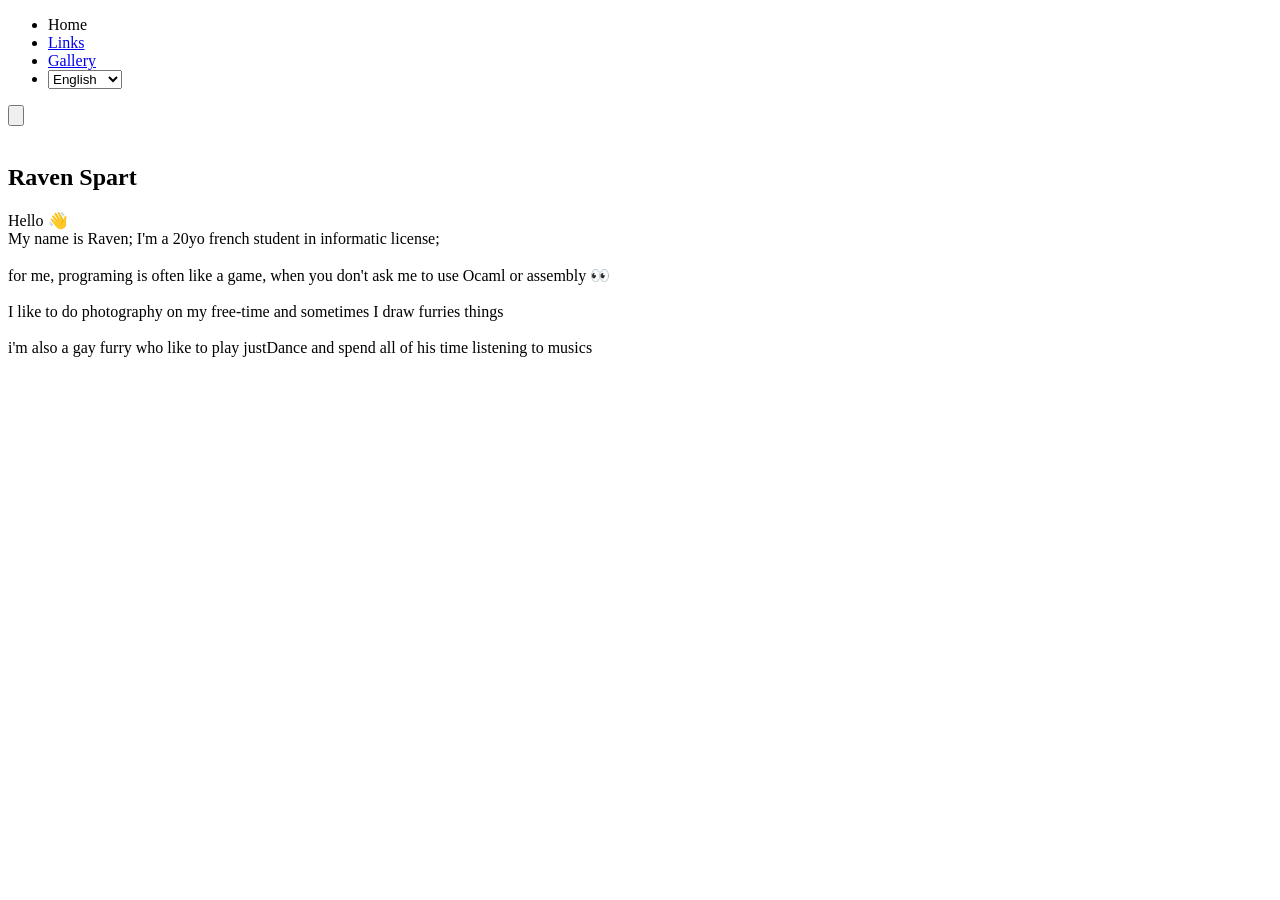
==== index.html @ 9b8036e1 "add "keep android open" banner" ====
<!DOCTYPE html>
<html lang="en">
<head>
    <meta charset="UTF-8">
    <meta name="viewport" content="width=device-width, initial-scale=1.0">
    <title>Raven's portfolio</title>
    <link rel="stylesheet" href="./src/style/index.css">
</head>
<script src="./src/app/language.js"></script>
<body>
    <header id="headLinkList">
        <ul>
            <li id="liHome">Home</li>
            <li><a id="liLinks" href="./links.html">Links</a></li>
            <li><a id="liGal" href="https://t.me/Raven_photos">Gallery</a></li>
            <li><select name="" id="langSelect">
                <option value="en">English</option>
                <option value="fr">Français</option>
                <option value="no">Norsk</option>
            </select></li>
        </ul>
    </header>
    <button id="menuToggle"><img src="./src/img/menuIcon.png" alt=""></button>
    <section class="content">
        <img src="./src/img/robin888b-10.JPG" alt="" class="mainmg">
        <div class="contentText">
            <h1>Raven Spart</h1>
            <p>Hello 👋 <br>
                My name is Raven; I'm a <span id="age">20</span>yo french student in informatic license; <br><br>
                for me, programing is often like a game, <span class="spoiler" id="sp1">when you don't ask me to use Ocaml or assembly 👀</span> <br><br>
                I like to do photography on my free-time and sometimes I draw furries things <br><br>
                i'm also a gay furry who like to play justDance and spend all of his time listening to musics

            </p>
        </div>
    </section>
</body>
<script src="./src/app/app.js"></script>
<script src="https://keepandroidopen.org/banner.js?size=mini"></script>
</html>
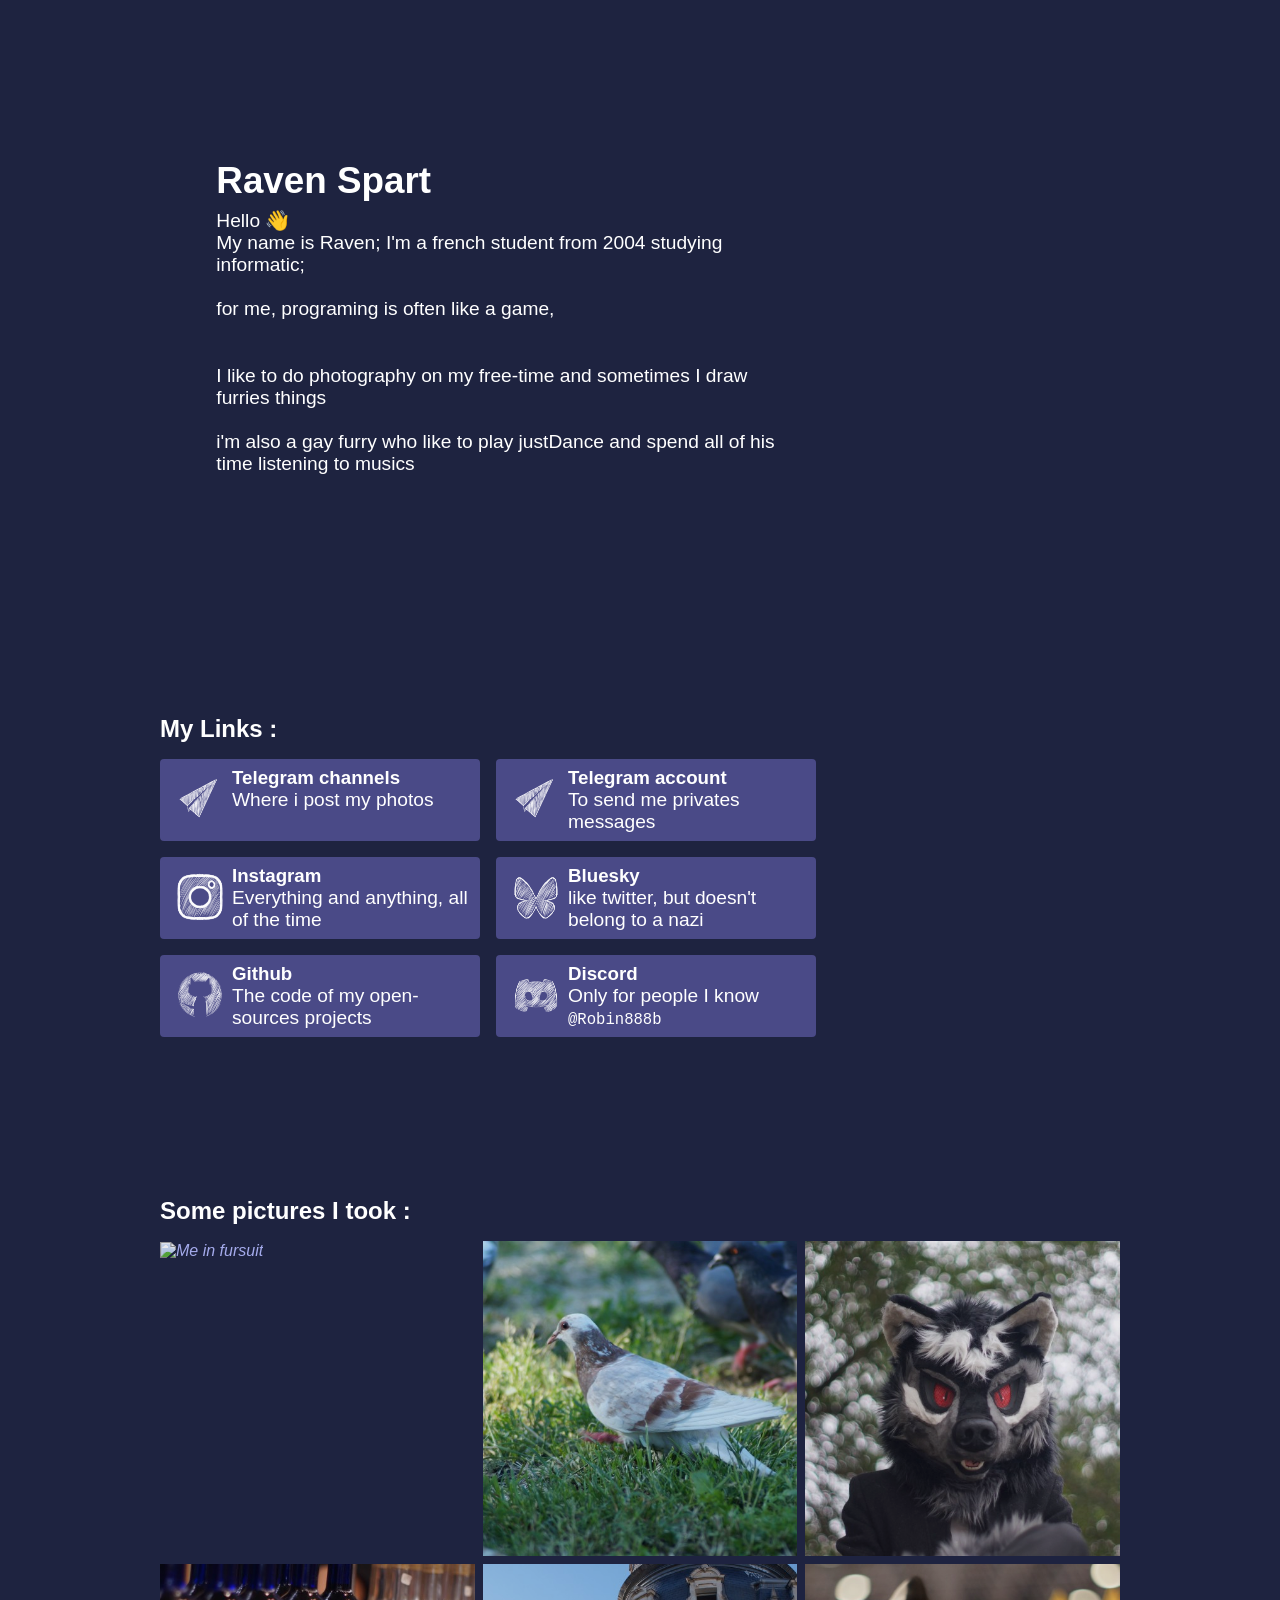
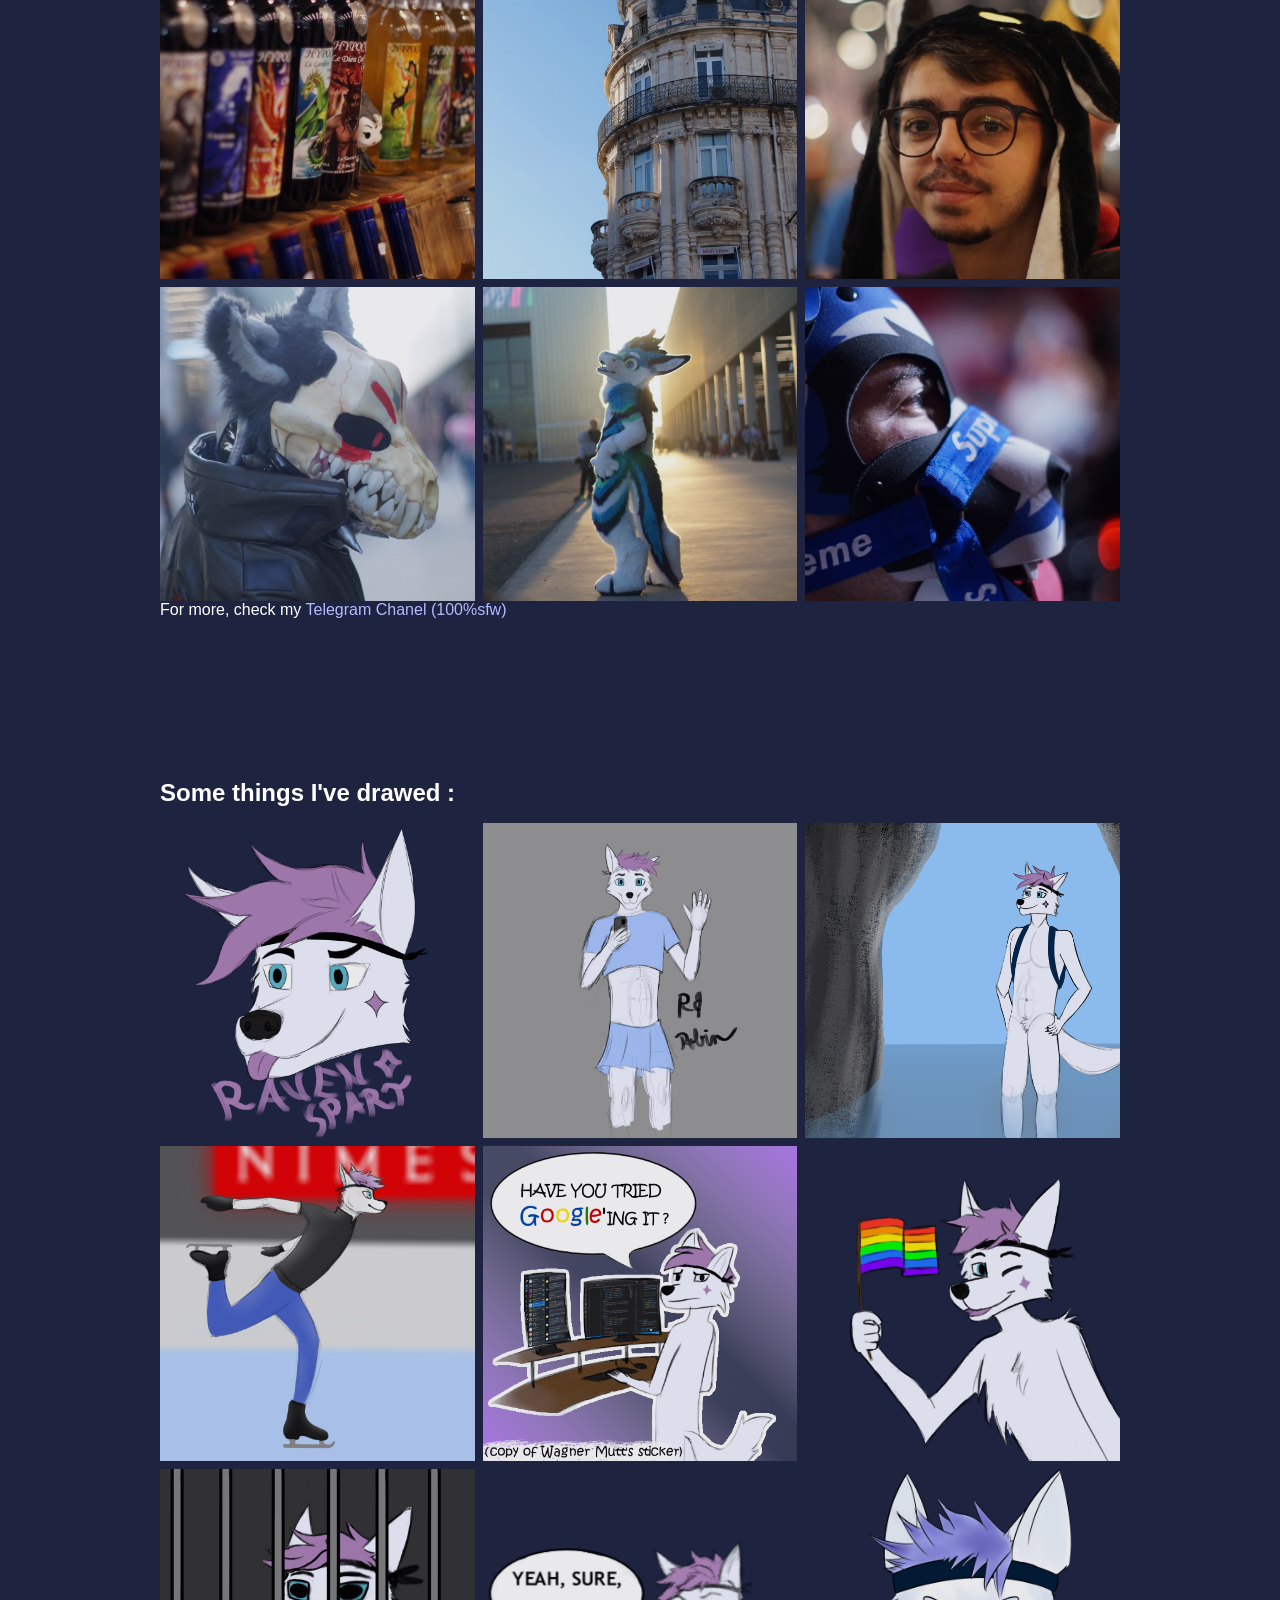
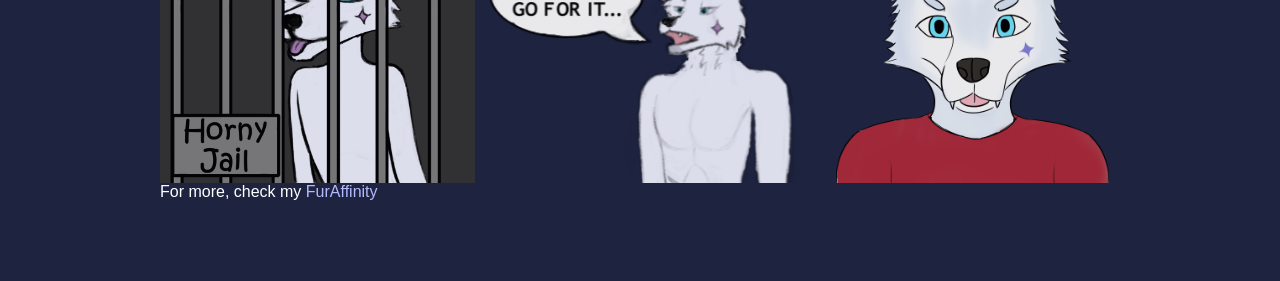
==== commit 03816a3f: "big update NO-JS" ====
--- a/index.html
+++ b/index.html
@@ -3,38 +3,117 @@
 <head>
     <meta charset="UTF-8">
     <meta name="viewport" content="width=device-width, initial-scale=1.0">
-    <title>Raven's portfolio</title>
-    <link rel="stylesheet" href="./src/style/index.css">
+    <title>Raven Spart</title>
+    <link rel="stylesheet" href="./src/css/noScript.css">
+
+    <!-- FAVICON -->
+    <link rel="apple-touch-icon" sizes="180x180" href="./src/favicon/apple-touch-icon.png">
+    <link rel="icon" type="image/png" sizes="32x32" href="./src/favicon/favicon-32x32.png">
+    <link rel="icon" type="image/png" sizes="16x16" href="./src/favicon/favicon-16x16.png">
+    <link rel="manifest" href="./src/favicon/site.webmanifest">
 </head>
-<script src="./src/app/language.js"></script>
+<script>/*
+    if (navigator.userAgent.toString().toLowerCase().includes("mobile")){
+        window.location.pathname = "/mobile.html"
+    } else {
+        window.location.pathname = "/desktop.html"
+    }*/
+</script>
 <body>
-    <header id="headLinkList">
-        <ul>
-            <li id="liHome">Home</li>
-            <li><a id="liLinks" href="./links.html">Links</a></li>
-            <li><a id="liGal" href="https://t.me/Raven_photos">Gallery</a></li>
-            <li><select name="" id="langSelect">
-                <option value="en">English</option>
-                <option value="fr">Français</option>
-                <option value="no">Norsk</option>
-            </select></li>
-        </ul>
-    </header>
-    <button id="menuToggle"><img src="./src/img/menuIcon.png" alt=""></button>
-    <section class="content">
-        <img src="./src/img/robin888b-10.JPG" alt="" class="mainmg">
-        <div class="contentText">
-            <h1>Raven Spart</h1>
-            <p>Hello 👋 <br>
-                My name is Raven; I'm a <span id="age">20</span>yo french student in informatic license; <br><br>
-                for me, programing is often like a game, <span class="spoiler" id="sp1">when you don't ask me to use Ocaml or assembly 👀</span> <br><br>
-                I like to do photography on my free-time and sometimes I draw furries things <br><br>
-                i'm also a gay furry who like to play justDance and spend all of his time listening to musics
+    <section id="content">
+        <div id="ct1">
+            <img src="./src/img/photoFursuitHeadshot.png" alt="" class="mainmg">
+            <div class="contentText">
+                <h1>Raven Spart</h1>
+                <p>Hello 👋 <br>
+                    My name is Raven; I'm a french student from 2004 studying informatic; <br><br>
+                    for me, programing is often like a game, <span class="spoiler" id="sp1">when you don't ask me to use Ocaml or assembly 👀</span> <br><br>
+                    I like to do photography on my free-time and sometimes I draw furries things <br><br>
+                    i'm also a gay furry who like to play justDance and spend all of his time listening to musics
+                </p>
+            </div>
+        </div>
 
-            </p>
+        <div id="ct2">
+            <h2>My  Links :</h2>
+            <ul>
+            <li class="linkli"><a href="https://t.me/Raven_photos">
+                <img src="./src/img/iconTelegram.png" alt="">
+                <div>
+                    <h3>Telegram channels</h3>
+                    <p>Where i post my photos</p>
+                </div>
+            </a></li>
+            <li class="linkli"><a href="https://t.me/Robin888b">
+                <img src="./src/img/iconTelegram.png" alt="">
+                <div>
+                    <h3>Telegram account</h3>
+                    <p>To send me privates messages</p>
+                </div>
+            </a></li>
+            <li class="linkli"><a href="https://www.instagram.com/robin888b">
+                <img src="./src/img/iconInsta.png" alt="">
+                <div>
+                    <h3>Instagram</h3>
+                    <p>Everything and anything, all of the time</p>
+                </div>
+            </a></li>
+            <li class="linkli"><a href="https://bsky.app/profile/robin888b.bsky.social">
+                <img src="./src/img/iconBluesky.png" alt="">
+                <div>
+                    <h3>Bluesky</h3>
+                    <p>like twitter, but doesn't belong to a nazi</p>
+                </div>
+            </a></li>
+            <li class="linkli"><a href="https://github.com/Robin888b">
+                <img src="./src/img/iconGithub.png" alt="">
+                <div>
+                    <h3>Github</h3>
+                    <p>The code of my open-sources projects</p>
+                </div>
+            </a></li>
+            <li class="linkli"><div id="discordl">
+                <img src="./src/img/iconDiscord.png" alt="">
+                <div>
+                    <h3>Discord</h3>
+                    <p>Only for people I know <br><code>@Robin888b</code></p>
+                </div>
+            </div></li>
+            </ul>
         </div>
+
+        <div id="ct3">
+            <h2>Some pictures I took :</h2>
+            <div>
+                <a href="#" class="imgLi"><img src="./src/img/photoFursuitHeadshot.png" alt="Me in fursuit"></a>
+                <a href="https://www.instagram.com/robin888b/p/C7PBQ9yIxHA8bN0tVSAETgMlYk17LRXzRYvdqQ0/" class="imgLi"><img src="./src/img/photoPigeon.JPG" alt="A pigeon walking in the grass"></a>
+                <a href="https://www.instagram.com/yuki_the_wolf_king/p/DFbTQgVtQWJ/" class="imgLi"><img src="./src/img/photoRaiden.JPG" alt="Raiden/Yuki (a friend) in fursuit"></a>
+                <a href="#" class="imgLi"><img src="./src/img/photoTGS24Botles.JPG" alt="Some stylish bottles"></a>
+                <a href="https://www.instagram.com/robin888b/p/C7PBQ9yIxHA8bN0tVSAETgMlYk17LRXzRYvdqQ0/" class="imgLi"><img src="./src/img/photoBatiment.JPG" alt="a cool building, not from Paris"></a>
+                <a href="https://www.instagram.com/pup_phoenix__/p/DDYAxVoNHZF/" class="imgLi"><img src="./src/img/photoTGS24Pup.JPG" alt="A cute pup"></a>
+                <a href="#" class="imgLi"><img src="./src/img/photoTGS24SkullFursuit.JPG" alt="A fursuiter with skull head"></a>
+                <a href="https://www.instagram.com/eldrinefr/" class="imgLi"><img src="./src/img/photoTGS24Triton.JPG" alt="Triton (a friend) in front of the sun"></a>
+                <a href="https://www.instagram.com/rocket_wlf/p/DD0Ii95sjiv-UCucByYxLu--_7W4pi7MM2LrOk0/" class="imgLi"><img src="./src/img/photoRocket.JPG" alt="Rocket (pup)"></a>
+            </div>
+            <p>For more, check my <a href="https://t.me/Raven_photos">Telegram Chanel (100%sfw)</a></p>
+        </div>
+
+        <div id="ct4">
+            <h2>Some things I've drawed :</h2>
+            <div>
+                <a href="https://www.furaffinity.net/view/53025148/"><img src="./src/img/dessinBadge.png" alt=""></a>
+                <a href="https://www.furaffinity.net/gallery/robin888b/"><img src="./src/img/dessinFemboy.png" alt=""></a>
+                <a href="https://www.furaffinity.net/view/53217903/"><img src="./src/img/dessingGrotte.png" alt=""></a>
+                <a href="https://www.furaffinity.net/view/52948341/"><img src="./src/img/dessinDrawHover.png" alt=""></a>
+                <a href="https://www.furaffinity.net/view/52949104/"><img src="./src/img/stickerGoogleIt.png" alt=""></a>
+                <a href="https://www.furaffinity.net/view/52949216/"><img src="./src/img/stickerPride.png" alt=""></a>
+                <a href="https://www.furaffinity.net/view/52949037/"><img src="./src/img/StickerHornyJail.png" alt=""></a>
+                <a href="https://www.furaffinity.net/view/52948642/"><img src="./src/img/stickerGoForIt.png" alt=""></a>
+                <a href="https://www.furaffinity.net/gallery/robin888b/"><img src="./src/img/dessinFurso.png" alt=""></a>
+            </div>
+            <p>For more, check my <a href="https://www.furaffinity.net/user/robin888b/">FurAffinity</a></p>
+        </div>
+
     </section>
 </body>
-<script src="./src/app/app.js"></script>
-<script src="https://keepandroidopen.org/banner.js?size=mini"></script>
-</html>
+</html>
--- a/src/css/noScript.css
+++ b/src/css/noScript.css
@@ -0,0 +1,215 @@
+/*CSS RESET FROM https://github.com/Lazzzer00/Best-CSS-Reset-2024 */
+*, *::before, *::after{box-sizing: border-box;}
+*{margin: 0; padding: 0;}
+ul[role='list'], ol[role='list']{list-style: none;}
+html:focus-within{scroll-behavior: smooth; }
+a:not([class]){text-decoration-skip-ink: auto;}
+img, picture, svg, video, canvas{max-width: 100%;height: auto; vertical-align: middle; font-style: italic; background-repeat: no-repeat; background-size: cover;}
+input, button, textarea, select{font: inherit;}
+@media (prefers-reduced-motion: reduce){
+    html:focus-within {scroll-behavior: auto;}
+    *, *::before, *::after {animation-duration: 0.01ms !important;animation-iteration-count: 1 !important;transition-duration: 0.01ms !important;scroll-behavior: auto !important;transition: none;}
+}
+body, html{ height: 100%; width: 100%; top: 0; max-height: 100svh; }
+
+
+
+:root {
+    --BackColor1: #1e2340;
+    --BackColor1op7: #1e2340B2;
+    --BackColor2: #5e5ba6;
+    --BackColor2op7: #5e5ba6B2;
+    --TextColor1: #FFFFFF;
+    --TextColor1op7: #FFFFFFB2;
+    --TextColor2: #b4baff;
+    --TextColor2op7: #b4baffB2;
+    --spoilerGradient: #5e5ba6 #727199;
+    --spoilerGradientop7: #5e5ba6B2 #727199B2;
+    --GayGradient: linear-gradient(135deg, 
+        hsl(0, 100%, 55%)0%,
+        hsl(36, 100%,55%)26%,
+        hsl(60, 100%, 55%)42%,
+        hsl(120, 70%, 55%)58%,
+        hsl(204, 100%, 55%)74%,
+        hsl(270, 100%, 60%) 100%
+    );
+}
+
+
+h1 {font-size: 2.3em;padding-bottom: .2em;}
+p{font-size: 1.2em;}
+a{color: var(--TextColor2);font-style: none;text-decoration: none;}
+a:hover {text-decoration: underline;}
+button{background: transparent; border: none; color: var(--TextColor2);}
+select{background-color: transparent;padding: .1em ;border-radius: .2em;color: var(--TextColor2);}
+option{background-color: var(--BackColor2);color: var(--TextColor1);}
+li {list-style: none;}
+.wideOnly{display: none;}
+.spoiler{
+    padding: 0 .1em;
+    border-radius: .2em;
+    color: #FFFFFF00;
+    cursor: pointer;
+    animation: spoilGradient 4s linear infinite;
+    -webkit-animation: spoilGradient 4s linear infinite;
+    background-repeat: repeat;}
+.spoiler:hover{background: var(--BackColor2); color: var(--TextColor1);}
+@keyframes spoilGradient {
+    0% {background: #C291F2; }
+    25% {background-color:#898EF9 ;}
+    50% {background-color: #8F79DB;}
+    75% {background:#898EF9;}
+    100% {background-color: #C291F2;}
+}
+
+body {
+    background-color: var(--BackColor1);
+    color: var(--TextColor1);
+    font-family: Verdana, Geneva, Tahoma, sans-serif;
+    display: flex;
+    flex-direction: column;
+}
+
+
+#content {
+    display: flex;
+    flex-direction: column;
+    justify-content: space-evenly;
+    align-items: center;
+}
+
+#ct1 {
+    display: flex;
+    flex-direction: column;
+    padding: 3em 2em;
+    gap: 3em;
+    align-items: center;
+    justify-content: center;
+}
+
+#ct1 img {
+    width: 80%;
+    border-radius: .25em;
+    transform: rotate(7deg) scale(1);
+
+    -webkit-transition: .2s;
+    transition: transform .2s;
+}
+#ct1 img:hover{
+    transform: rotate(0deg) scale(1.1);
+}
+
+
+
+#ct2{
+    display: flex;
+    flex-direction: column;
+    padding: 3em 2em;
+    /*align-items: center;*/
+    justify-content: center;
+}
+
+#ct2 ul {
+    margin-top: 1em;
+    display: flex;
+    flex-direction: column;
+    gap: 1em;
+}
+
+.linkli {
+    background-color: var(--BackColor2op7);
+    border-radius: .25em;
+
+    -webkit-transition: .2s;
+    transition: background-color .2s;
+}
+.linkli:hover {
+    background-color: var(--BackColor2);
+}
+
+.linkli #discordl,
+.linkli a {
+    display: flex;
+    flex-direction: row;
+    flex-wrap: nowrap;
+    color: var(--TextColor1);
+    padding: .5em;
+    gap: .5;
+}
+.linkli a:hover {text-decoration: none;}
+.linkli img {
+    height: 4em;
+}
+
+
+#ct3, #ct4 {
+    display: flex;
+    flex-direction: column;
+    padding: 3em 2em;
+    /*align-items: center;*/
+    justify-content: center;
+}
+#ct3 div, #ct4 div {
+    margin-top: 1em;
+    display: grid;
+	grid-template-rows: repeat(3, 1fr);
+	grid-template-columns: repeat(3, 1fr);
+	gap: .5em;
+	width: 100%;
+	height: 100%;
+}
+#ct3 div a,
+#ct4 div a {
+    transform: scale(1);
+    opacity: .9;
+
+    -webkit-transition: .2s;
+    transition: transform .2s;
+    transition: opacity .2s;
+}
+#ct3 div a:hover,
+#ct4 div a:hover{
+    transform: scale(1.025);
+    opacity: 1;
+}
+#ct3 p, #ct4 p {
+    font-size: .85em;
+}
+
+#ct3 img, #ct4 img {
+    width: 100%;
+    height: 100%;
+}
+
+
+
+
+@media screen and (min-width: 100vmax) {
+    #ct1 {
+        flex-direction: row-reverse;
+        padding: 10em 10em;
+    }
+    #ct1 img {
+        width: 40%;
+        max-width: 25em;
+    }
+
+    #ct2, #ct3, #ct4{
+        padding: 5em 10em;
+    }
+    #ct2 ul {
+        flex-direction: row;
+        flex-wrap: wrap;
+    }
+    .linkli {
+        width: 20em;
+    }
+    #ct3 p, #ct4 p {
+        font-size: 1em;
+    }
+}
+@media screen and (min-width: 130vmin) {
+    #ct1, #ct2, #ct3, #ct4 {
+        max-width: 160svh;
+    }
+}
